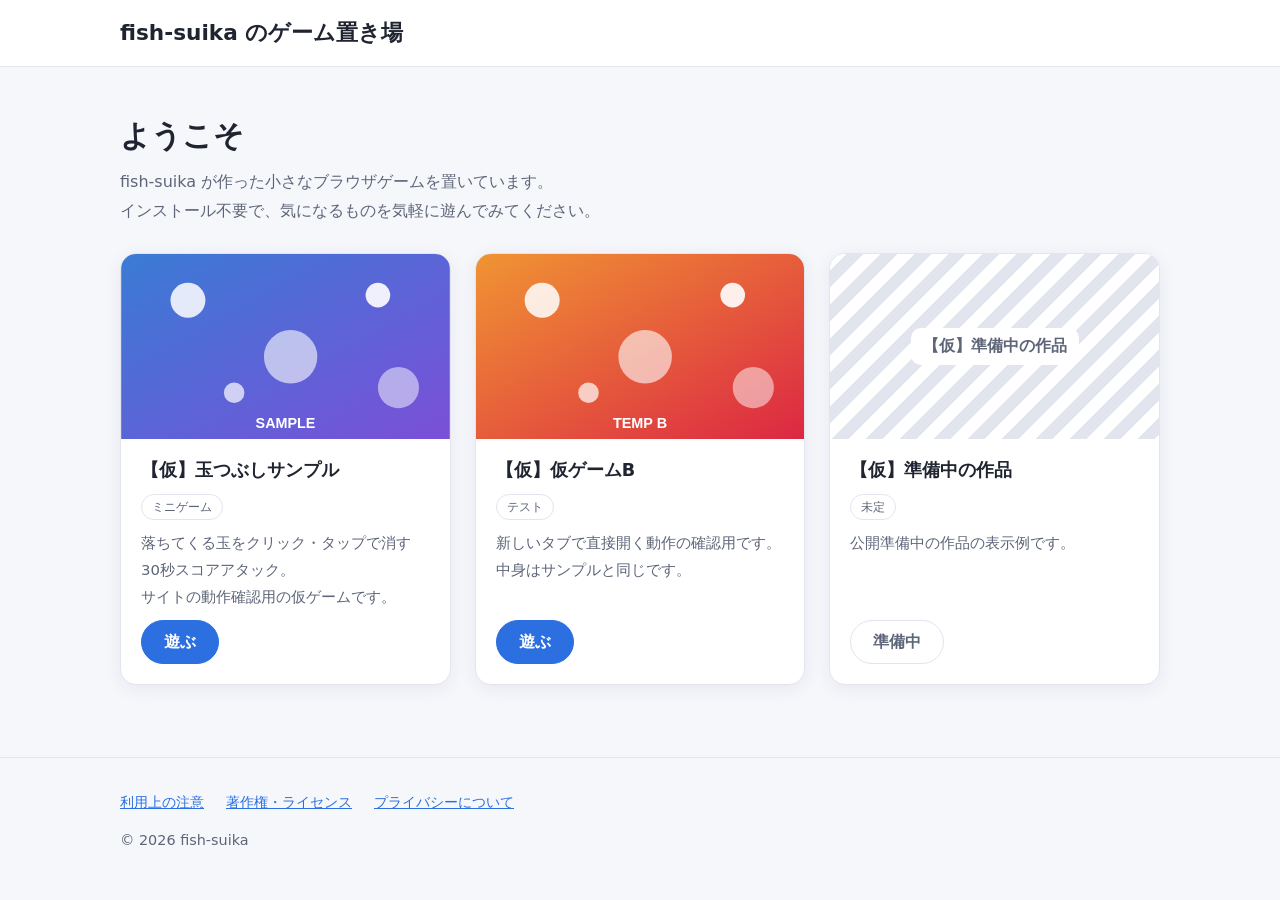
==== index.html @ 5a03e6cb "Initial commit: game site Co-Authored-By: Claude Opus 5.5 <noreply@anthropic.com>" ====
<!DOCTYPE html>
<html lang="ja">
<head>
<meta charset="utf-8">
<meta name="viewport" content="width=device-width, initial-scale=1">
<title>fish-suika のゲーム置き場</title>
<meta name="description" content="fish-suika が作った小さなブラウザゲームの置き場です。">
<link rel="stylesheet" href="style.css">
</head>
<body>
<header class="site-header">
  <div class="wrap"><h1 class="site-title"><a href="index.html">fish-suika のゲーム置き場</a></h1></div>
</header>
<main class="wrap">
  <section class="intro">
    <h2>ようこそ</h2>
    <p class="lead" data-wrap>fish-suika が作った小さなブラウザゲームを置いています。インストール不要で、気になるものを気軽に遊んでみてください。</p>
  </section>
  <ul class="grid" id="list" aria-label="ゲーム一覧"></ul>
  <div class="empty" id="empty" hidden>まだ作品がありません。公開までもう少しお待ちください。</div>
</main>
<footer class="site-footer">
  <div class="wrap">
    <ul class="footer-links">
      <li><a href="terms.html">利用上の注意</a></li>
      <li><a href="license.html">著作権・ライセンス</a></li>
      <li><a href="privacy.html">プライバシーについて</a></li>
    </ul>
    <p class="copy">&copy; 2026 fish-suika</p>
  </div>
</footer>
<script src="games.js"></script>
<script src="common.js"></script>
<script>
(function () {
  "use strict";
  var list = document.getElementById("list");
  var empty = document.getElementById("empty");

  function el(tag, cls, text) {
    var e = document.createElement(tag);
    if (cls) e.className = cls;
    if (text != null) e.textContent = text;
    return e;
  }

  function placeholder(title) {
    var ph = el("div", "thumb-ph");
    ph.appendChild(el("span", "", title));
    return ph;
  }

  function thumb(g) {
    var box = el("div", "thumb-box");
    var src = window.safeUrl(g.thumbnail);
    if (!src) { box.appendChild(placeholder(g.title)); return box; }
    var img = el("img", "thumb");
    img.alt = g.title + "のサムネイル";
    img.loading = "lazy";
    img.onerror = function () {
      img.onerror = null;
      if (img.parentNode) img.parentNode.replaceChild(placeholder(g.title), img);
    };
    img.src = src;
    box.appendChild(img);
    return box;
  }

  function playButton(g) {
    var url = window.safeUrl(g.url);
    if (!url) {
      var b = el("button", "btn", "準備中");
      b.type = "button";
      b.disabled = true;
      return b;
    }
    var a = el("a", "btn", "遊ぶ");
    if (g.mode === "external") {
      a.href = url;
      a.target = "_blank";
      a.rel = "noopener noreferrer";
      a.setAttribute("aria-label", g.title + "を新しいタブで遊ぶ");
    } else {
      a.href = "play.html?id=" + encodeURIComponent(g.id);
      a.setAttribute("aria-label", g.title + "を遊ぶ");
    }
    return a;
  }

  function card(g) {
    var li = el("li", "card");
    li.appendChild(thumb(g));
    var body = el("div", "card-body");
    var h = el("h3", "card-title", String(g.title || "（無題）"));
    h.title = h.textContent;
    body.appendChild(h);
    body.appendChild(el("span", "genre", String(g.genre || "")));
    var d = el("p", "desc");
    d.appendChild(window.wrapPhrases(g.description || ""));
    body.appendChild(d);
    body.appendChild(playButton(g));
    li.appendChild(body);
    return li;
  }

  try {
    var games = window.getGames().filter(function (g) { return g && typeof g === "object"; });
    if (!games.length) throw new Error("empty");
    games.forEach(function (g) { list.appendChild(card(g)); });
  } catch (e) {
    list.hidden = true;
    empty.hidden = false;
  }
})();
</script>
</body>
</html>
---- style.css ----
:root {
  --bg: #f6f7fb;
  --surface: #ffffff;
  --text: #1f2430;
  --muted: #5d6578;
  --line: #e2e5ee;
  --accent: #2b6fe0;
  --accent-text: #ffffff;
  --shadow: 0 4px 18px rgba(30, 40, 80, 0.07);
  --radius: 16px;
}
@media (prefers-color-scheme: dark) {
  :root {
    --bg: #12141a;
    --surface: #1b1e27;
    --text: #e8eaf1;
    --muted: #a0a7b8;
    --line: #2c3040;
    --accent: #6ea0ff;
    --accent-text: #0e1220;
    --shadow: 0 4px 18px rgba(0, 0, 0, 0.35);
  }
}
* { box-sizing: border-box; }
html { -webkit-text-size-adjust: 100%; }
body {
  margin: 0;
  background: var(--bg);
  color: var(--text);
  font-family: system-ui, -apple-system, "Hiragino Sans", "Yu Gothic UI", "Meiryo", sans-serif;
  line-height: 1.8;
  word-break: auto-phrase;
  overflow-wrap: anywhere;
  line-break: strict;
}
h1, h2, h3, .lead, .site-title { text-wrap: balance; }
.ph { display: inline-block; }
a { color: var(--accent); }
a:focus-visible, button:focus-visible {
  outline: 3px solid var(--accent);
  outline-offset: 2px;
  border-radius: 6px;
}
.wrap { max-width: 1080px; margin: 0 auto; padding: 0 20px; }

/* ヘッダー・フッター */
.site-header { border-bottom: 1px solid var(--line); background: var(--surface); }
.site-header .wrap { padding-top: 18px; padding-bottom: 18px; }
.site-title { margin: 0; font-size: 1.35rem; line-height: 1.4; }
.site-title a { color: var(--text); text-decoration: none; }
.site-footer { margin-top: 72px; padding: 32px 0 40px; border-top: 1px solid var(--line); color: var(--muted); font-size: 0.9rem; }
.footer-links { display: flex; flex-wrap: wrap; gap: 6px 22px; margin: 0 0 12px; padding: 0; list-style: none; }
.footer-links a { white-space: nowrap; }
.copy { margin: 0; }

/* トップ */
.intro { padding: 48px 0 28px; }
.intro h2 { margin: 0 0 10px; font-size: 1.9rem; line-height: 1.4; }
.lead { margin: 0; color: var(--muted); max-width: 40em; }
.grid { display: grid; grid-template-columns: 1fr; gap: 24px; padding: 0; margin: 0; list-style: none; }
@media (min-width: 640px) { .grid { grid-template-columns: repeat(2, 1fr); } }
@media (min-width: 960px) { .grid { grid-template-columns: repeat(3, 1fr); } }
.card {
  display: flex; flex-direction: column; min-width: 0;
  background: var(--surface); border: 1px solid var(--line);
  border-radius: var(--radius); box-shadow: var(--shadow); overflow: hidden;
}
.card .thumb-box { aspect-ratio: 16 / 9; background: var(--line); }
.card img.thumb { display: block; width: 100%; height: 100%; object-fit: cover; }
.thumb-ph {
  width: 100%; height: 100%; display: flex; align-items: center; justify-content: center;
  padding: 12px; text-align: center; font-weight: 700; color: var(--muted);
  background: repeating-linear-gradient(135deg, var(--surface), var(--surface) 12px, var(--line) 12px, var(--line) 24px);
}
.thumb-ph span { background: var(--surface); padding: 4px 12px; border-radius: 10px; max-width: 100%; overflow: hidden; text-overflow: ellipsis; white-space: nowrap; }
.card-body { display: flex; flex-direction: column; gap: 10px; padding: 18px 20px 20px; flex: 1; min-width: 0; }
.card-title { margin: 0; font-size: 1.1rem; line-height: 1.5; white-space: nowrap; overflow: hidden; text-overflow: ellipsis; }
.genre { align-self: flex-start; max-width: 100%; white-space: nowrap; overflow: hidden; text-overflow: ellipsis; font-size: 0.78rem; padding: 1px 10px; border-radius: 999px; border: 1px solid var(--line); color: var(--muted); }
.desc { margin: 0; color: var(--muted); font-size: 0.93rem; flex: 1; }
.btn {
  display: inline-block; align-self: flex-start; white-space: nowrap; max-width: 100%; overflow: hidden; text-overflow: ellipsis;
  font: inherit; font-weight: 700; text-decoration: none; cursor: pointer;
  padding: 8px 22px; border-radius: 999px; border: 1px solid var(--accent);
  background: var(--accent); color: var(--accent-text); line-height: 1.6;
}
.btn:hover { filter: brightness(1.08); }
.btn[disabled], .btn.disabled { cursor: not-allowed; background: transparent; color: var(--muted); border-color: var(--line); filter: none; }
.empty { padding: 48px 20px; text-align: center; color: var(--muted); background: var(--surface); border: 1px dashed var(--line); border-radius: var(--radius); }

/* 規約ページ */
.prose { padding: 40px 0 0; max-width: 46em; }
.prose h2 { font-size: 1.6rem; margin: 0 0 20px; line-height: 1.4; }
.prose h3 { font-size: 1.1rem; margin: 32px 0 6px; }
.prose p, .prose li { color: var(--text); }
.prose ul { padding-left: 1.4em; }
.updated { margin-top: 40px; color: var(--muted); font-size: 0.9rem; }

/* play.html */
body.play { height: 100dvh; display: flex; flex-direction: column; overflow: hidden; }
.playbar {
  display: flex; align-items: center; gap: 10px; flex-wrap: nowrap;
  padding: 8px 12px; background: var(--surface); border-bottom: 1px solid var(--line);
}
.playbar .back, .playbar .tool { white-space: nowrap; font-size: 0.9rem; flex: none; }
.playbar .play-title { flex: 1; min-width: 0; margin: 0; font-size: 1rem; line-height: 1.4; white-space: nowrap; overflow: hidden; text-overflow: ellipsis; text-align: center; }
.tool {
  font: inherit; color: var(--text); background: transparent; border: 1px solid var(--line);
  border-radius: 999px; padding: 4px 12px; cursor: pointer; text-decoration: none;
}
.tool:hover { border-color: var(--accent); }
.tool[hidden] { display: none; }
.fallback { padding: 3px 12px; font-size: 0.78rem; color: var(--muted); background: var(--bg); border-bottom: 1px solid var(--line); }
.fallback.warn { color: var(--text); background: rgba(255, 190, 40, 0.25); }
.stage { flex: 1; min-height: 0; position: relative; background: #000; }
.stage iframe { position: absolute; inset: 0; width: 100%; height: 100%; border: 0; background: #fff; }
.message { max-width: 32em; margin: 12vh auto 0; padding: 0 20px; text-align: center; overflow: auto; }
.message[hidden], .stage[hidden], .fallback[hidden] { display: none; }
@media (max-width: 520px) {
  .playbar { gap: 6px; padding: 6px 8px; }
  .playbar .tool, .playbar .back { font-size: 0.8rem; padding: 3px 8px; }
  .playbar .play-title { font-size: 0.9rem; }
}
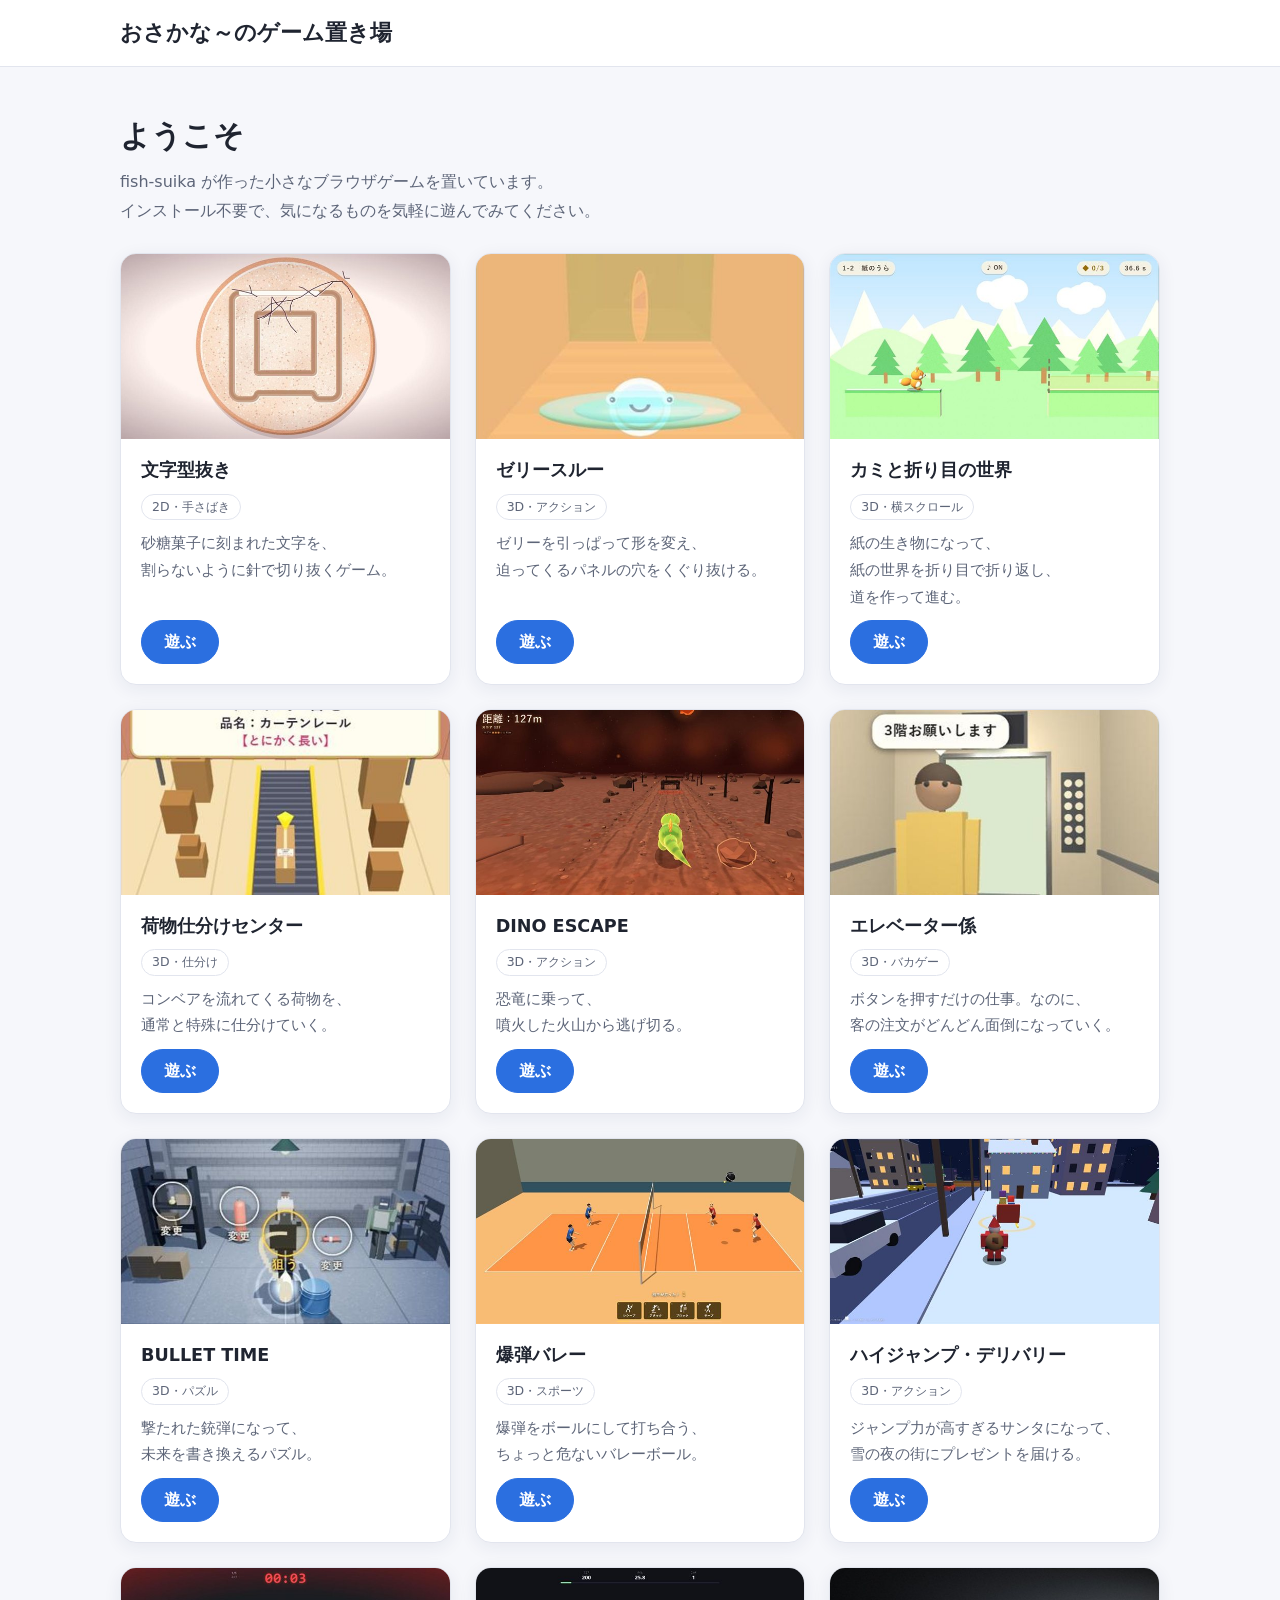
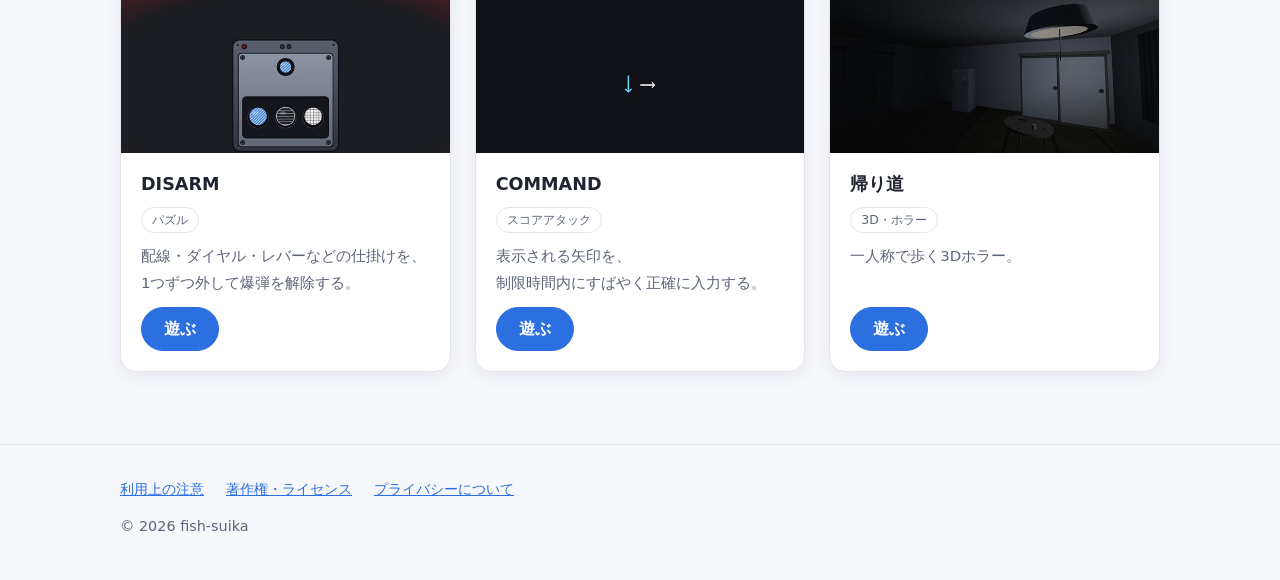
==== commit 0b6f4130: "サイト名を「おさかな～のゲーム置き場」に変更 Co-Authored-By: Claude Opus 5.5 <noreply@anthropic.com>" ====
--- a/index.html
+++ b/index.html
@@ -3,13 +3,13 @@
 <head>
 <meta charset="utf-8">
 <meta name="viewport" content="width=device-width, initial-scale=1">
-<title>fish-suika のゲーム置き場</title>
+<title>おさかな～のゲーム置き場</title>
 <meta name="description" content="fish-suika が作った小さなブラウザゲームの置き場です。">
 <link rel="stylesheet" href="style.css">
 </head>
 <body>
 <header class="site-header">
-  <div class="wrap"><h1 class="site-title"><a href="index.html">fish-suika のゲーム置き場</a></h1></div>
+  <div class="wrap"><h1 class="site-title"><a href="index.html">おさかな～のゲーム置き場</a></h1></div>
 </header>
 <main class="wrap">
   <section class="intro">
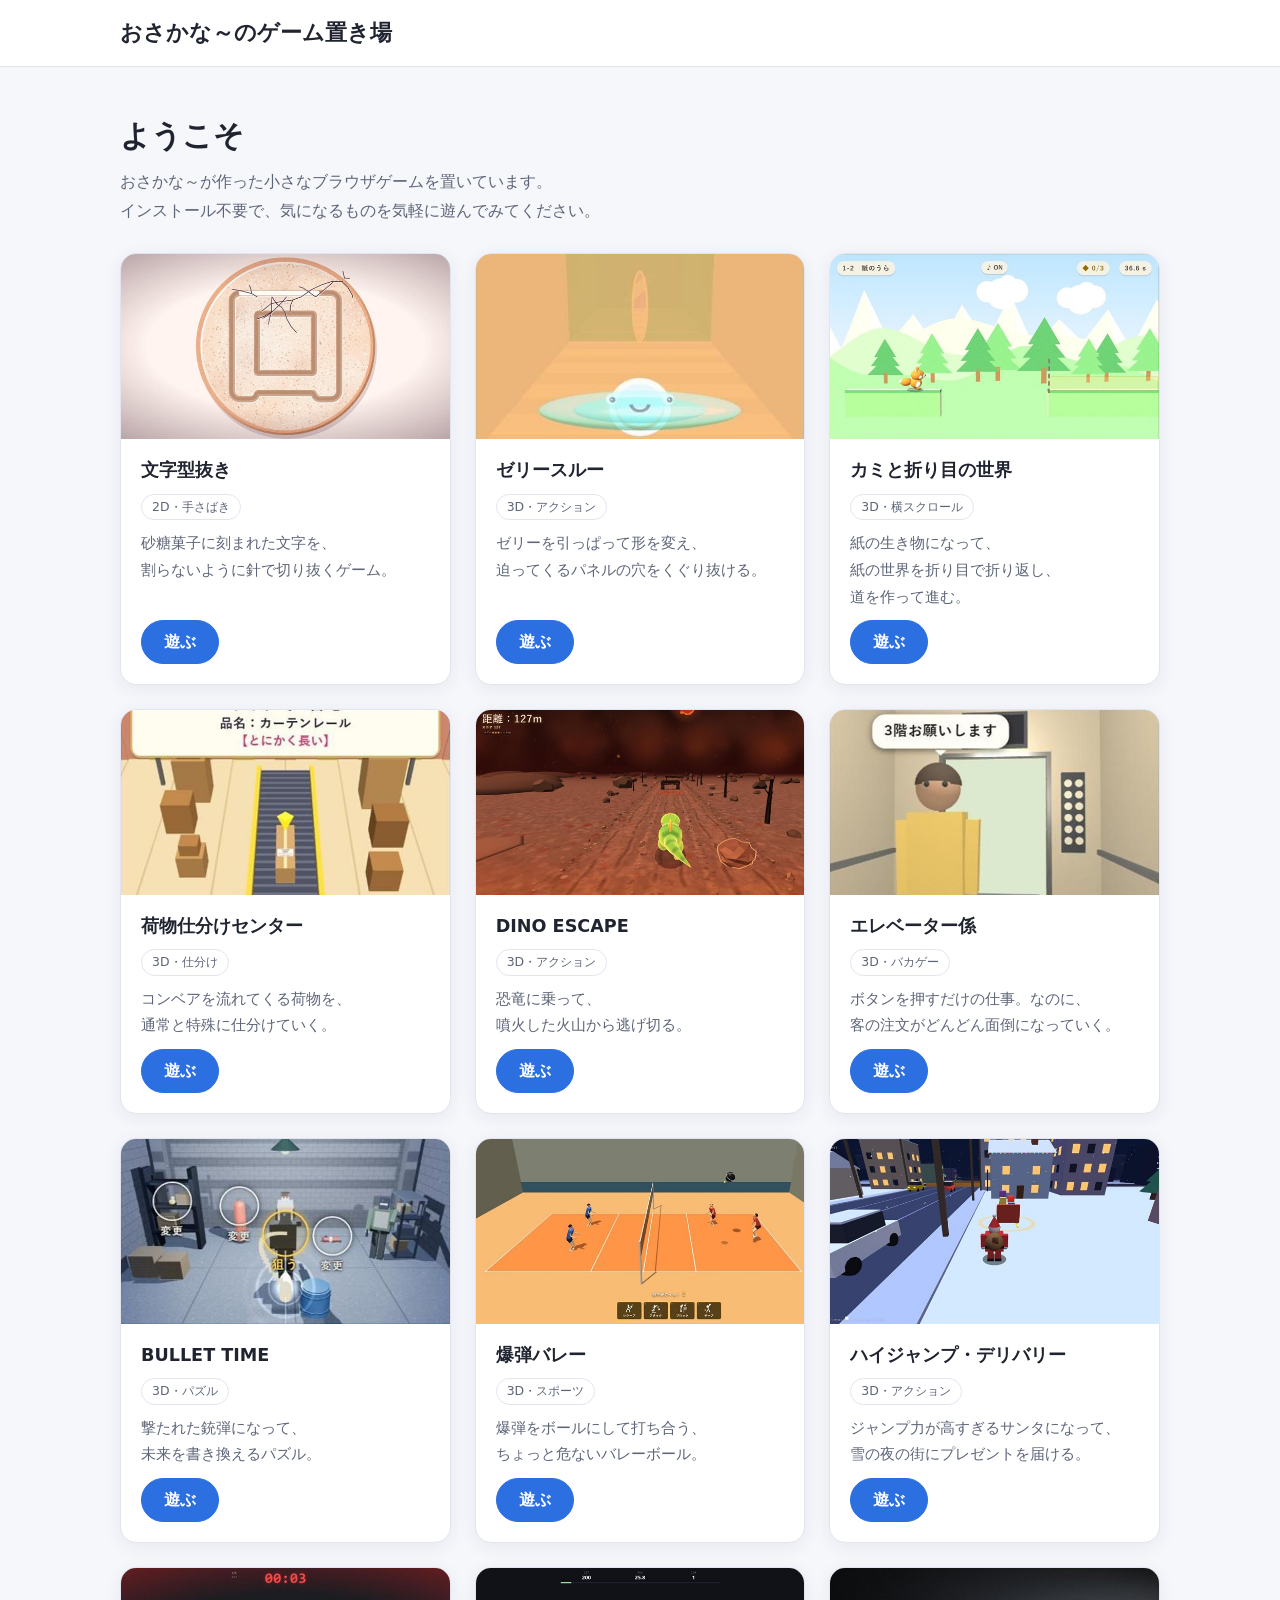
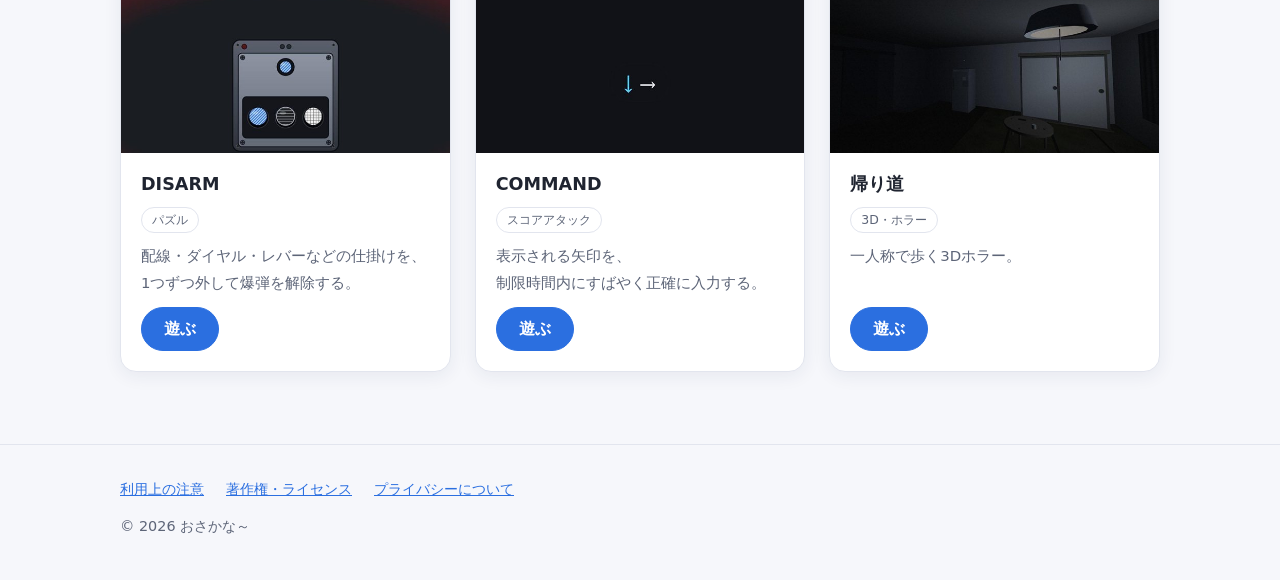
==== commit ebf5c697: "紹介文と著作権表記の名前を「おさかな～」に変更 Co-Authored-By: Claude Opus 5.5 <noreply@anthropic.com>" ====
--- a/index.html
+++ b/index.html
@@ -4,7 +4,7 @@
 <meta charset="utf-8">
 <meta name="viewport" content="width=device-width, initial-scale=1">
 <title>おさかな～のゲーム置き場</title>
-<meta name="description" content="fish-suika が作った小さなブラウザゲームの置き場です。">
+<meta name="description" content="おさかな～が作った小さなブラウザゲームの置き場です。">
 <link rel="stylesheet" href="style.css">
 </head>
 <body>
@@ -14,7 +14,7 @@
 <main class="wrap">
   <section class="intro">
     <h2>ようこそ</h2>
-    <p class="lead" data-wrap>fish-suika が作った小さなブラウザゲームを置いています。インストール不要で、気になるものを気軽に遊んでみてください。</p>
+    <p class="lead" data-wrap>おさかな～が作った小さなブラウザゲームを置いています。インストール不要で、気になるものを気軽に遊んでみてください。</p>
   </section>
   <ul class="grid" id="list" aria-label="ゲーム一覧"></ul>
   <div class="empty" id="empty" hidden>まだ作品がありません。公開までもう少しお待ちください。</div>
@@ -26,7 +26,7 @@
       <li><a href="license.html">著作権・ライセンス</a></li>
       <li><a href="privacy.html">プライバシーについて</a></li>
     </ul>
-    <p class="copy">&copy; 2026 fish-suika</p>
+    <p class="copy">&copy; 2026 おさかな～</p>
   </div>
 </footer>
 <script src="games.js"></script>
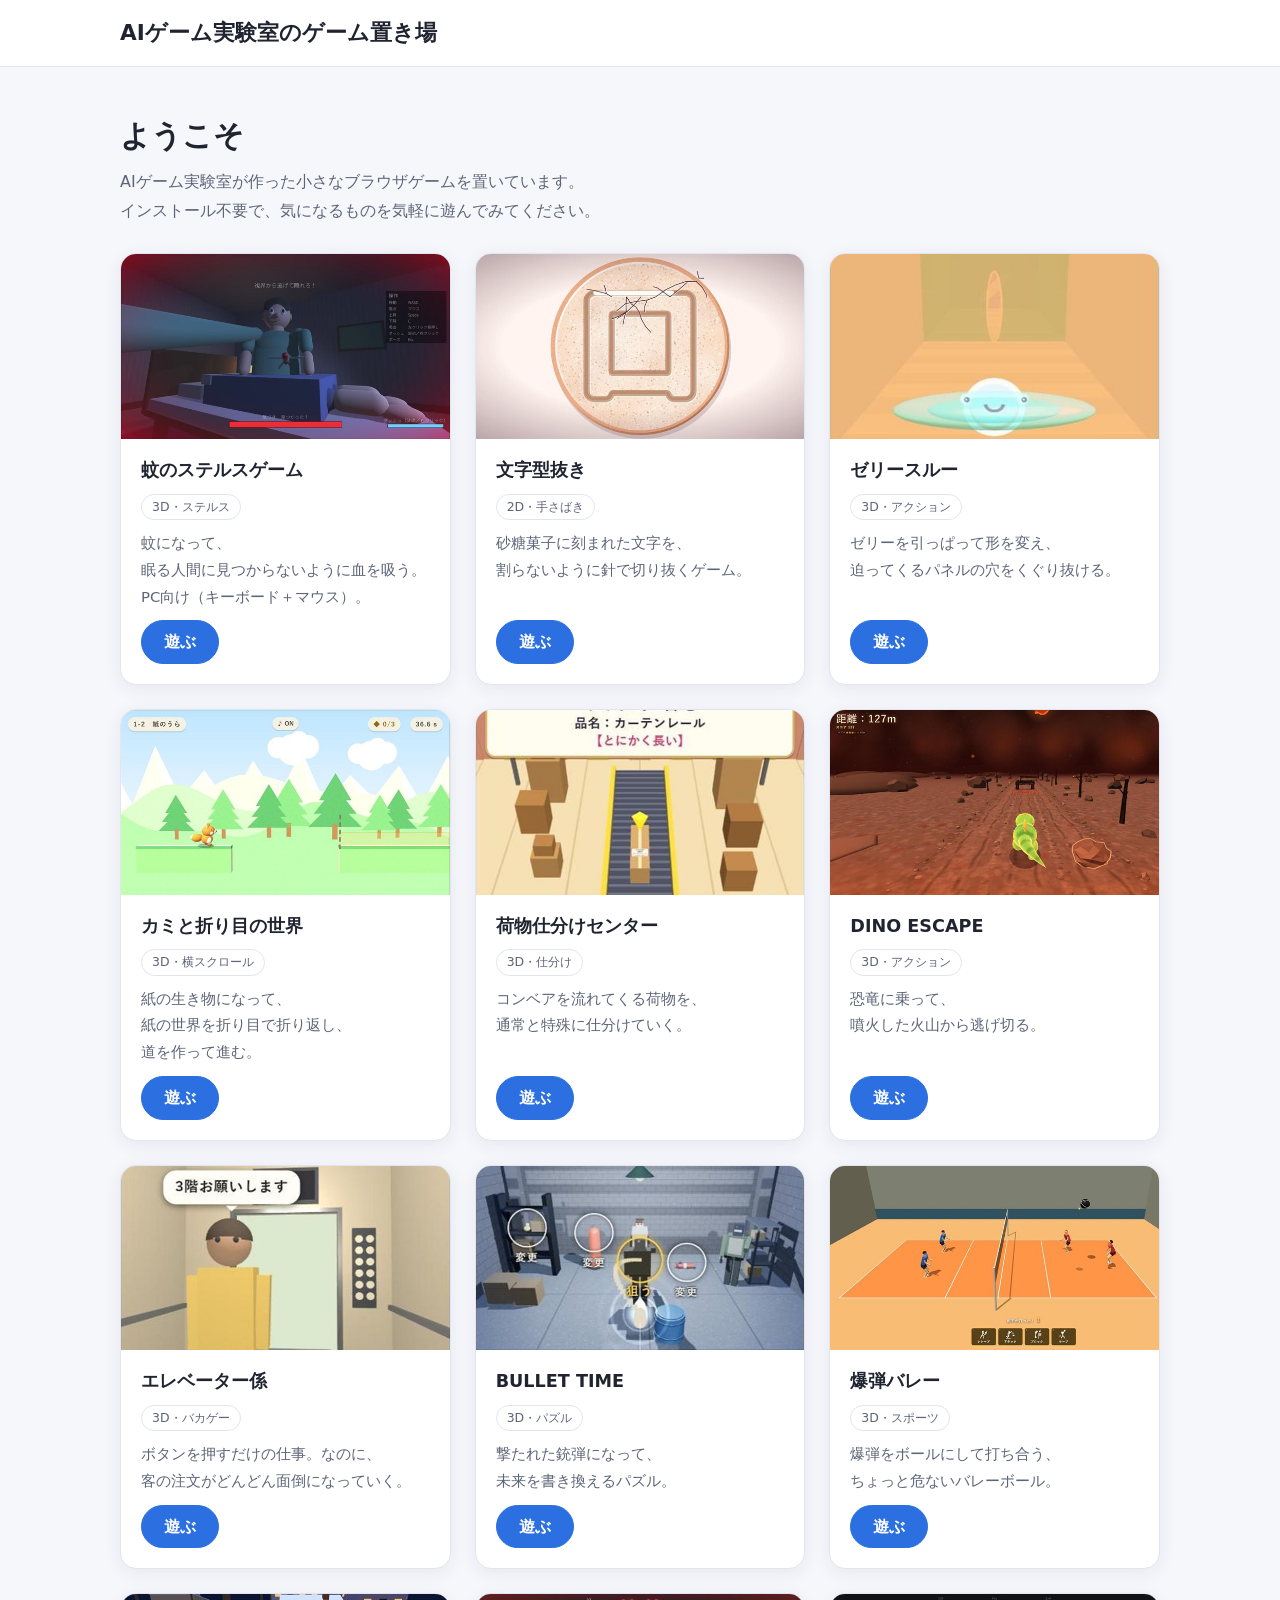
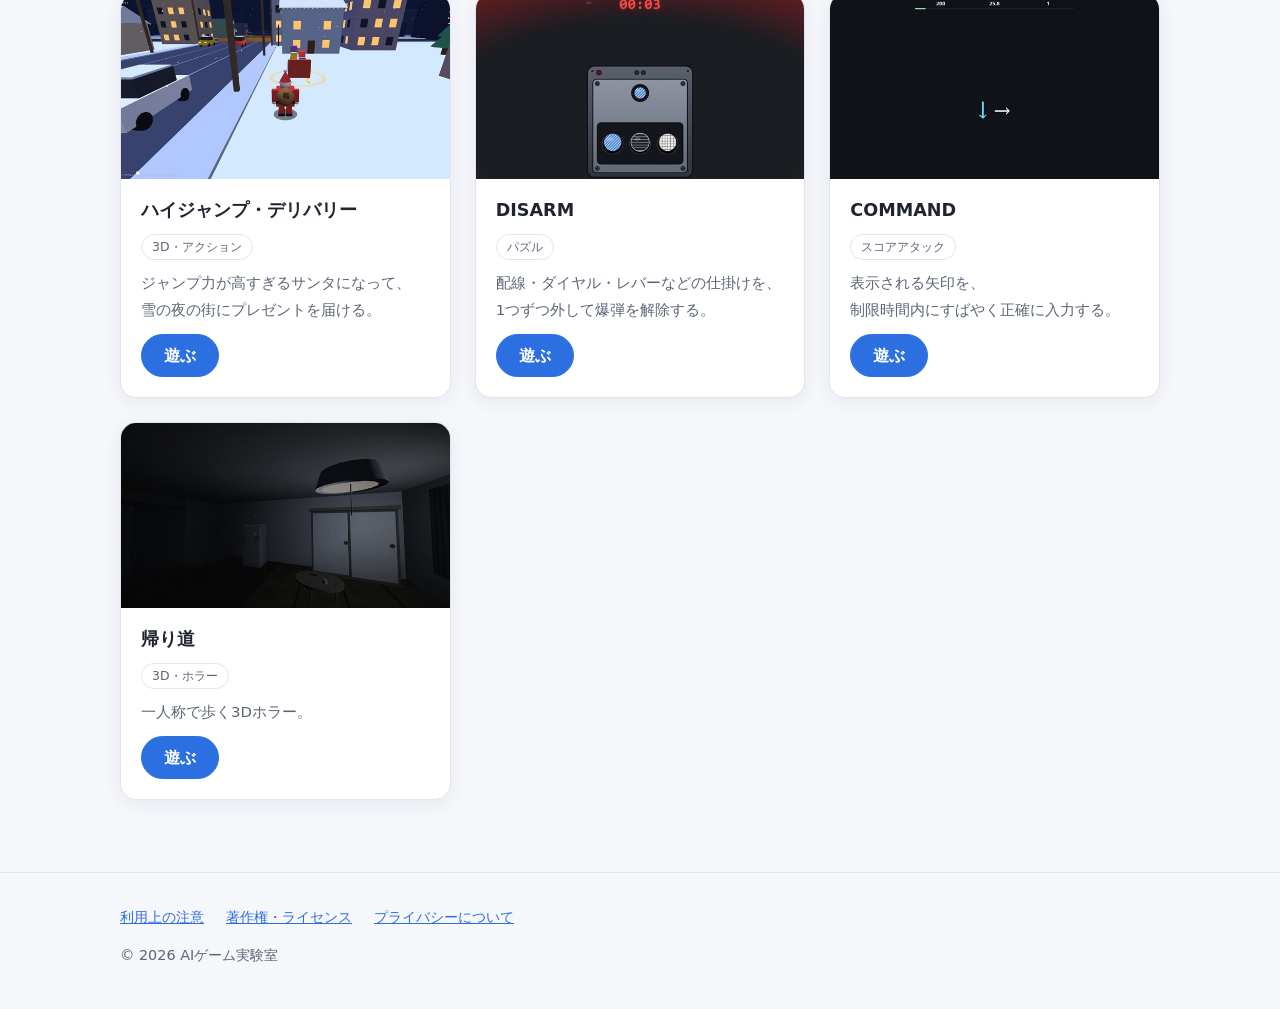
==== commit eb3b2e05: "サイト名と作者名を「AIゲーム実験室」に変更 Co-Authored-By: Claude Opus 5.5 <noreply@anthropic.com>" ====
--- a/index.html
+++ b/index.html
@@ -3,18 +3,18 @@
 <head>
 <meta charset="utf-8">
 <meta name="viewport" content="width=device-width, initial-scale=1">
-<title>おさかな～のゲーム置き場</title>
-<meta name="description" content="おさかな～が作った小さなブラウザゲームの置き場です。">
+<title>AIゲーム実験室のゲーム置き場</title>
+<meta name="description" content="AIゲーム実験室が作った小さなブラウザゲームの置き場です。">
 <link rel="stylesheet" href="style.css">
 </head>
 <body>
 <header class="site-header">
-  <div class="wrap"><h1 class="site-title"><a href="index.html">おさかな～のゲーム置き場</a></h1></div>
+  <div class="wrap"><h1 class="site-title"><a href="index.html">AIゲーム実験室のゲーム置き場</a></h1></div>
 </header>
 <main class="wrap">
   <section class="intro">
     <h2>ようこそ</h2>
-    <p class="lead" data-wrap>おさかな～が作った小さなブラウザゲームを置いています。インストール不要で、気になるものを気軽に遊んでみてください。</p>
+    <p class="lead" data-wrap>AIゲーム実験室が作った小さなブラウザゲームを置いています。インストール不要で、気になるものを気軽に遊んでみてください。</p>
   </section>
   <ul class="grid" id="list" aria-label="ゲーム一覧"></ul>
   <div class="empty" id="empty" hidden>まだ作品がありません。公開までもう少しお待ちください。</div>
@@ -26,7 +26,7 @@
       <li><a href="license.html">著作権・ライセンス</a></li>
       <li><a href="privacy.html">プライバシーについて</a></li>
     </ul>
-    <p class="copy">&copy; 2026 おさかな～</p>
+    <p class="copy">&copy; 2026 AIゲーム実験室</p>
   </div>
 </footer>
 <script src="games.js"></script>
@@ -81,7 +81,7 @@
       a.rel = "noopener noreferrer";
       a.setAttribute("aria-label", g.title + "を新しいタブで遊ぶ");
     } else {
-      a.href = "play.html?id=" + encodeURIComponent(g.id);
+      a.href = url; // 上にバーを出さず、ゲームを画面いっぱいに使えるよう同じタブで直接開く
       a.setAttribute("aria-label", g.title + "を遊ぶ");
     }
     return a;
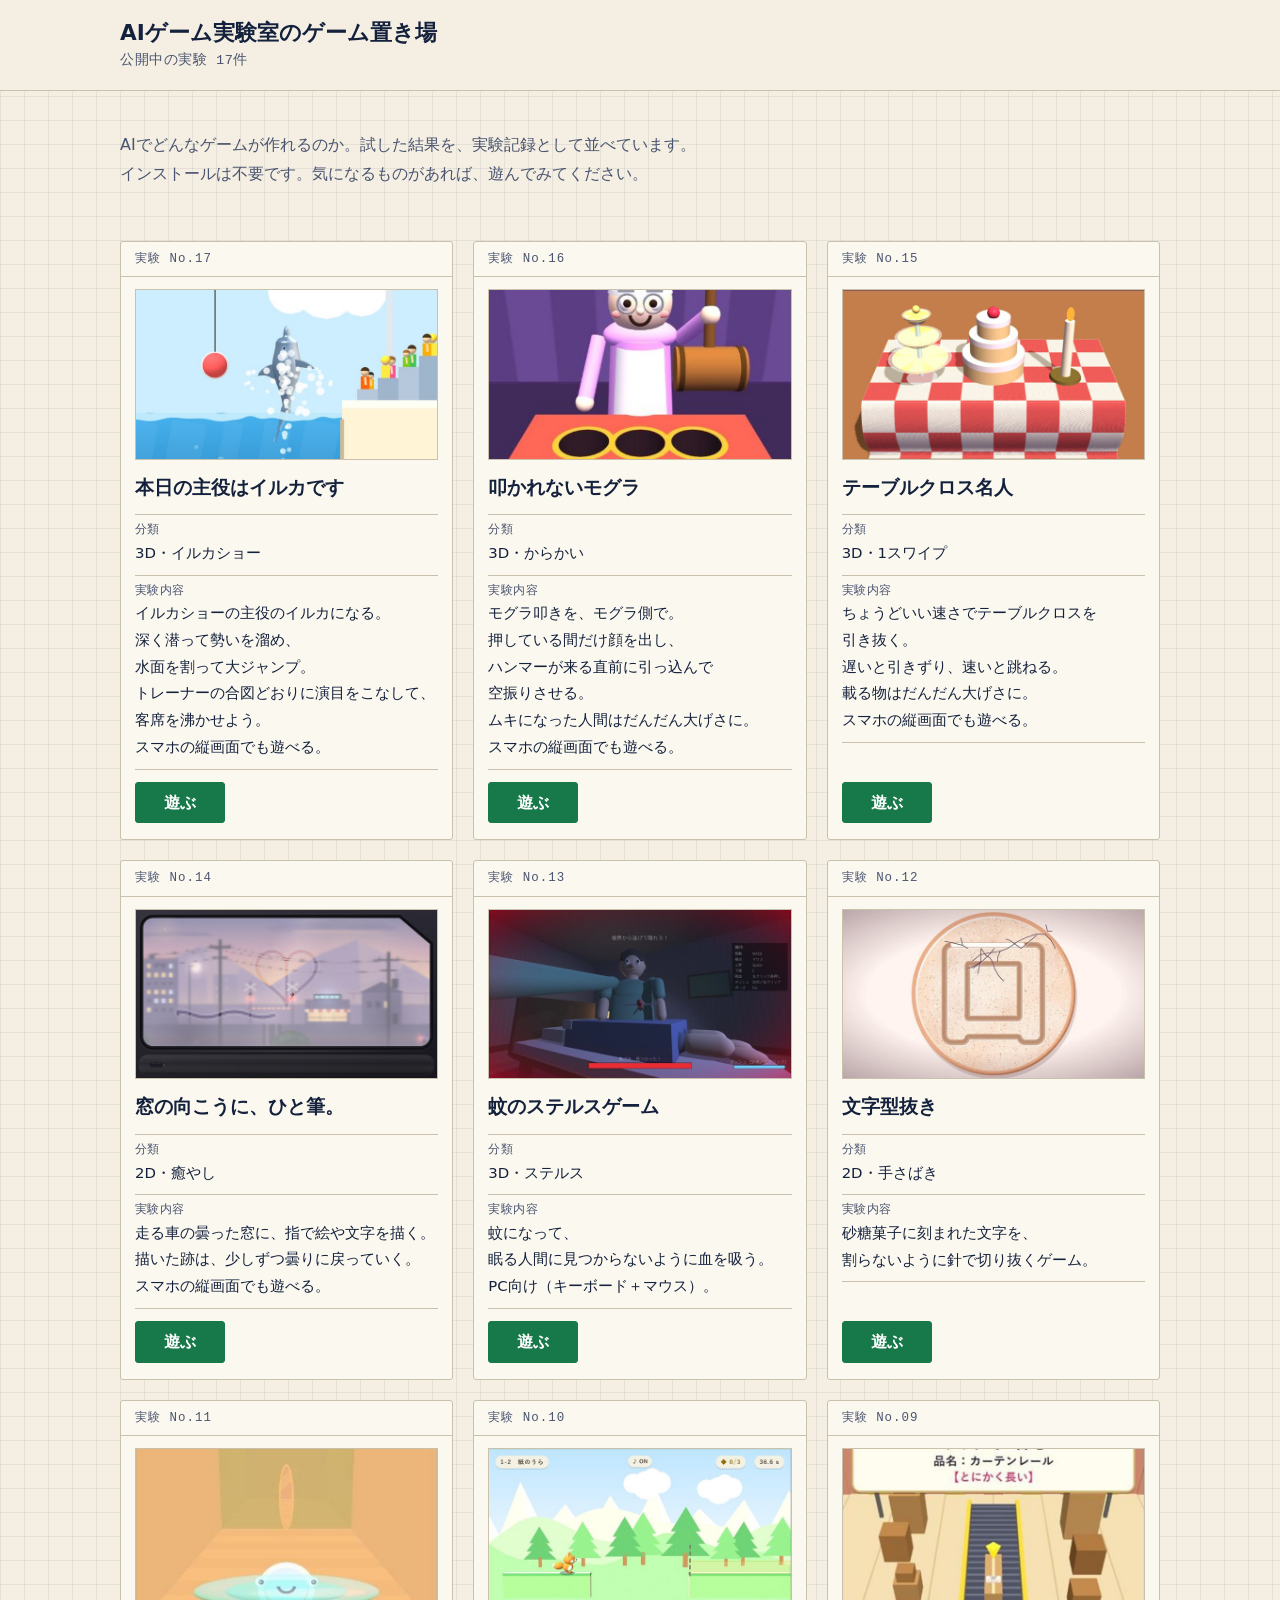
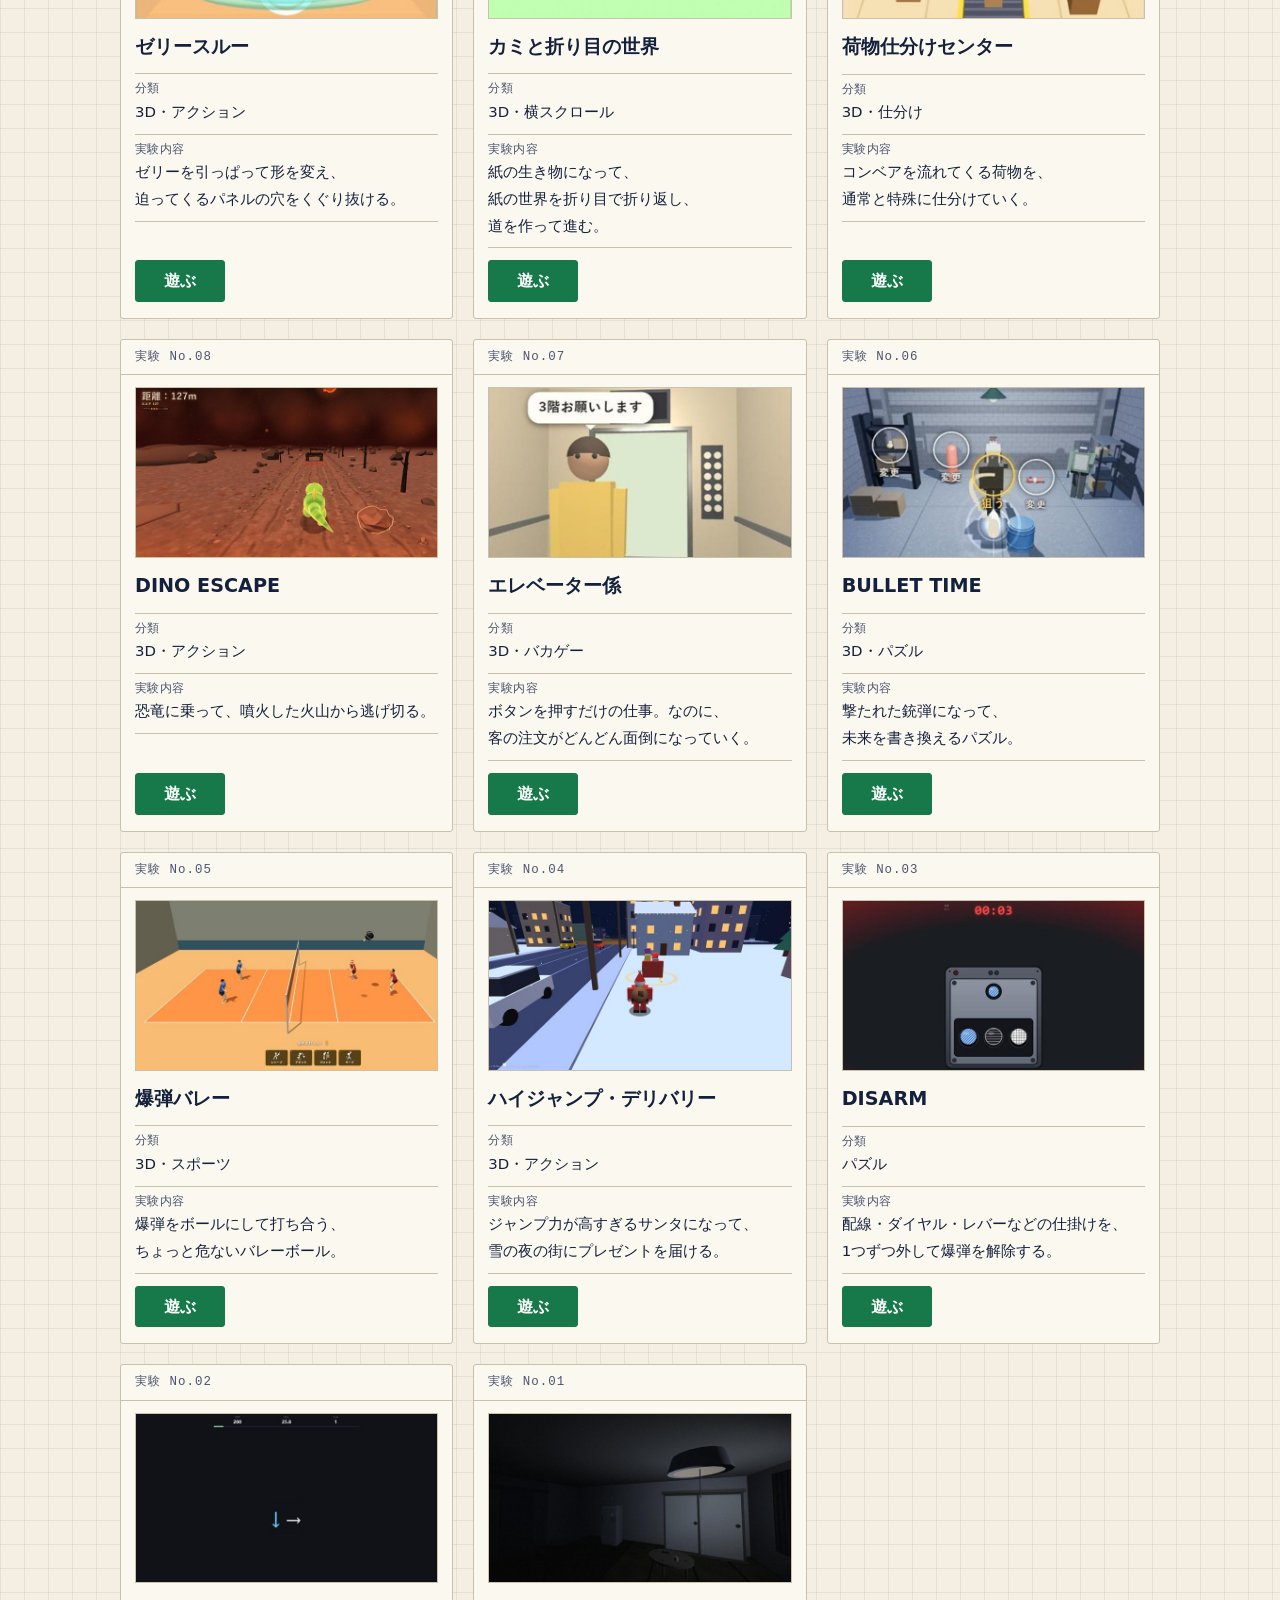
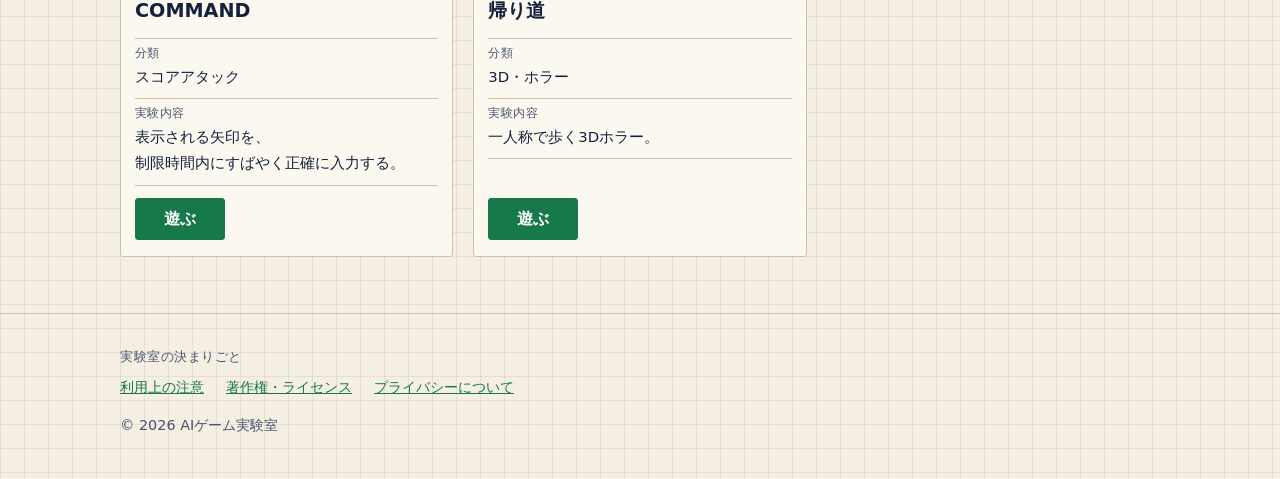
==== commit 2e8bcf29: "ゲーム置き場の見た目を実験ノート風に変更 Co-Authored-By: Claude Opus 5.5 <noreply@anthropic.com>" ====
--- a/index.html
+++ b/index.html
@@ -9,18 +9,21 @@
 </head>
 <body>
 <header class="site-header">
-  <div class="wrap"><h1 class="site-title"><a href="index.html">AIゲーム実験室のゲーム置き場</a></h1></div>
+  <div class="wrap">
+    <h1 class="site-title"><a href="index.html">AIゲーム実験室のゲーム置き場</a></h1>
+    <p class="site-meta">公開中の実験 <span id="count">-</span>件</p>
+  </div>
 </header>
 <main class="wrap">
   <section class="intro">
-    <h2>ようこそ</h2>
-    <p class="lead" data-wrap>AIゲーム実験室が作った小さなブラウザゲームを置いています。インストール不要で、気になるものを気軽に遊んでみてください。</p>
+    <p class="lead" data-wrap>AIでどんなゲームが作れるのか。試した結果を、実験記録として並べています。インストールは不要です。気になるものがあれば、遊んでみてください。</p>
   </section>
   <ul class="grid" id="list" aria-label="ゲーム一覧"></ul>
-  <div class="empty" id="empty" hidden>まだ作品がありません。公開までもう少しお待ちください。</div>
+  <div class="empty" id="empty" hidden>公開できる実験記録がまだありません。もう少しお待ちください。</div>
 </main>
 <footer class="site-footer">
   <div class="wrap">
+    <p class="footer-head">実験室の決まりごと</p>
     <ul class="footer-links">
       <li><a href="terms.html">利用上の注意</a></li>
       <li><a href="license.html">著作権・ライセンス</a></li>
@@ -87,17 +90,27 @@
     return a;
   }
 
-  function card(g) {
+  function field(dl, name, value) {
+    dl.appendChild(el("dt", "", name));
+    var dd = el("dd");
+    dd.appendChild(window.wrapPhrases(value));
+    dl.appendChild(dd);
+  }
+
+  function card(g, no) {
     var li = el("li", "card");
+    li.appendChild(el("div", "card-top", "実験 No." + (no < 10 ? "0" : "") + no));
     li.appendChild(thumb(g));
     var body = el("div", "card-body");
-    var h = el("h3", "card-title", String(g.title || "（無題）"));
-    h.title = h.textContent;
+    var title = String(g.title || "（無題）");
+    var h = el("h3", "card-title");
+    h.appendChild(window.wrapPhrases(title));
+    h.title = title;
     body.appendChild(h);
-    body.appendChild(el("span", "genre", String(g.genre || "")));
-    var d = el("p", "desc");
-    d.appendChild(window.wrapPhrases(g.description || ""));
-    body.appendChild(d);
+    var dl = el("dl", "rec-table");
+    field(dl, "分類", String(g.genre || ""));
+    field(dl, "実験内容", g.description || "");
+    body.appendChild(dl);
     body.appendChild(playButton(g));
     li.appendChild(body);
     return li;
@@ -106,7 +119,9 @@
   try {
     var games = window.getGames().filter(function (g) { return g && typeof g === "object"; });
     if (!games.length) throw new Error("empty");
-    games.forEach(function (g) { list.appendChild(card(g)); });
+    // 新しい作品が先頭なので、末尾が No.01、先頭が最大
+    games.forEach(function (g, i) { list.appendChild(card(g, games.length - i)); });
+    document.getElementById("count").textContent = games.length;
   } catch (e) {
     list.hidden = true;
     empty.hidden = false;
--- a/style.css
+++ b/style.css
@@ -1,31 +1,37 @@
+/* 実験ノート風：ライトは生成りの紙、ダークは暗い紺の紙 */
 :root {
-  --bg: #f6f7fb;
-  --surface: #ffffff;
-  --text: #1f2430;
-  --muted: #5d6578;
-  --line: #e2e5ee;
-  --accent: #2b6fe0;
+  --bg: #f4efe2;
+  --surface: #fbf8ef;
+  --text: #14213d;
+  --muted: #4a5470;
+  --line: #c9c1ab;
+  --grid: rgba(20, 33, 61, 0.07);
+  --accent: #17794a;
   --accent-text: #ffffff;
-  --shadow: 0 4px 18px rgba(30, 40, 80, 0.07);
-  --radius: 16px;
+  --radius: 3px;
+  --mono: ui-monospace, "SF Mono", "Cascadia Mono", Consolas, "Courier New", monospace;
 }
 @media (prefers-color-scheme: dark) {
   :root {
-    --bg: #12141a;
-    --surface: #1b1e27;
-    --text: #e8eaf1;
-    --muted: #a0a7b8;
-    --line: #2c3040;
-    --accent: #6ea0ff;
-    --accent-text: #0e1220;
-    --shadow: 0 4px 18px rgba(0, 0, 0, 0.35);
+    --bg: #0d1630;
+    --surface: #141f40;
+    --text: #e9ecf5;
+    --muted: #aeb7d0;
+    --line: #34436e;
+    --grid: rgba(160, 180, 230, 0.06);
+    --accent: #5fe0a0;
+    --accent-text: #0b1630;
   }
 }
 * { box-sizing: border-box; }
 html { -webkit-text-size-adjust: 100%; }
 body {
   margin: 0;
-  background: var(--bg);
+  background-color: var(--bg);
+  background-image:
+    linear-gradient(var(--grid) 1px, transparent 1px),
+    linear-gradient(90deg, var(--grid) 1px, transparent 1px);
+  background-size: 24px 24px;
   color: var(--text);
   font-family: system-ui, -apple-system, "Hiragino Sans", "Yu Gothic UI", "Meiryo", sans-serif;
   line-height: 1.8;
@@ -39,53 +45,57 @@
 a:focus-visible, button:focus-visible {
   outline: 3px solid var(--accent);
   outline-offset: 2px;
-  border-radius: 6px;
+  border-radius: 2px;
 }
 .wrap { max-width: 1080px; margin: 0 auto; padding: 0 20px; }
 
 /* ヘッダー・フッター */
-.site-header { border-bottom: 1px solid var(--line); background: var(--surface); }
+.site-header { border-bottom: 1px solid var(--line); background: var(--bg); }
 .site-header .wrap { padding-top: 18px; padding-bottom: 18px; }
-.site-title { margin: 0; font-size: 1.35rem; line-height: 1.4; }
+.site-title { margin: 0; font-size: 1.35rem; font-weight: 700; line-height: 1.4; }
 .site-title a { color: var(--text); text-decoration: none; }
-.site-footer { margin-top: 72px; padding: 32px 0 40px; border-top: 1px solid var(--line); color: var(--muted); font-size: 0.9rem; }
+.site-meta { margin: 2px 0 0; font-family: var(--mono); font-size: 0.85rem; letter-spacing: 0.04em; color: var(--muted); line-height: 1.6; }
+.site-footer { margin-top: 56px; padding: 32px 0 40px; border-top: 1px solid var(--line); color: var(--muted); font-size: 0.9rem; }
+.footer-head { margin: 0 0 6px; font-family: var(--mono); font-size: 0.82rem; letter-spacing: 0.04em; }
 .footer-links { display: flex; flex-wrap: wrap; gap: 6px 22px; margin: 0 0 12px; padding: 0; list-style: none; }
 .footer-links a { white-space: nowrap; }
 .copy { margin: 0; }
 
 /* トップ */
-.intro { padding: 48px 0 28px; }
-.intro h2 { margin: 0 0 10px; font-size: 1.9rem; line-height: 1.4; }
+.intro { padding: 40px 0 24px; }
+.intro h1 { margin: 0 0 10px; font-size: 1.6rem; line-height: 1.4; }
 .lead { margin: 0; color: var(--muted); max-width: 40em; }
-.grid { display: grid; grid-template-columns: 1fr; gap: 24px; padding: 0; margin: 0; list-style: none; }
+.grid { display: grid; grid-template-columns: 1fr; gap: 20px; margin: 28px 0 0; padding: 0; list-style: none; }
 @media (min-width: 640px) { .grid { grid-template-columns: repeat(2, 1fr); } }
 @media (min-width: 960px) { .grid { grid-template-columns: repeat(3, 1fr); } }
 .card {
   display: flex; flex-direction: column; min-width: 0;
-  background: var(--surface); border: 1px solid var(--line);
-  border-radius: var(--radius); box-shadow: var(--shadow); overflow: hidden;
+  background: var(--surface); color: var(--text); border: 1px solid var(--line);
+  border-radius: var(--radius); overflow: hidden;
 }
-.card .thumb-box { aspect-ratio: 16 / 9; background: var(--line); }
+.card-top { padding: 6px 14px; border-bottom: 1px solid var(--line); font-family: var(--mono); font-size: 0.78rem; letter-spacing: 0.08em; color: var(--muted); }
+.card .thumb-box { margin: 12px 14px 0; aspect-ratio: 16 / 9; border: 1px solid var(--line); background: var(--line); overflow: hidden; }
 .card img.thumb { display: block; width: 100%; height: 100%; object-fit: cover; }
 .thumb-ph {
   width: 100%; height: 100%; display: flex; align-items: center; justify-content: center;
   padding: 12px; text-align: center; font-weight: 700; color: var(--muted);
   background: repeating-linear-gradient(135deg, var(--surface), var(--surface) 12px, var(--line) 12px, var(--line) 24px);
 }
-.thumb-ph span { background: var(--surface); padding: 4px 12px; border-radius: 10px; max-width: 100%; overflow: hidden; text-overflow: ellipsis; white-space: nowrap; }
-.card-body { display: flex; flex-direction: column; gap: 10px; padding: 18px 20px 20px; flex: 1; min-width: 0; }
-.card-title { margin: 0; font-size: 1.1rem; line-height: 1.5; white-space: nowrap; overflow: hidden; text-overflow: ellipsis; }
-.genre { align-self: flex-start; max-width: 100%; white-space: nowrap; overflow: hidden; text-overflow: ellipsis; font-size: 0.78rem; padding: 1px 10px; border-radius: 999px; border: 1px solid var(--line); color: var(--muted); }
-.desc { margin: 0; color: var(--muted); font-size: 0.93rem; flex: 1; }
+.thumb-ph span { background: var(--surface); padding: 4px 12px; border-radius: var(--radius); max-width: 100%; overflow: hidden; text-overflow: ellipsis; white-space: nowrap; }
+.card-body { display: flex; flex-direction: column; gap: 12px; padding: 14px 14px 16px; flex: 1; min-width: 0; }
+.card-title { margin: 0; font-size: 1.2rem; font-weight: 800; line-height: 1.5; }
+.rec-table { margin: 0; border-top: 1px solid var(--line); flex: 1; }
+.rec-table dt { margin: 0; padding: 6px 0 0; font-family: var(--mono); font-size: 0.72rem; letter-spacing: 0.04em; line-height: 1.6; color: var(--muted); }
+.rec-table dd { margin: 0; padding: 0 0 8px; border-bottom: 1px solid var(--line); font-size: 0.93rem; min-width: 0; }
 .btn {
-  display: inline-block; align-self: flex-start; white-space: nowrap; max-width: 100%; overflow: hidden; text-overflow: ellipsis;
+  display: inline-block; align-self: flex-start; white-space: nowrap; max-width: 100%;
   font: inherit; font-weight: 700; text-decoration: none; cursor: pointer;
-  padding: 8px 22px; border-radius: 999px; border: 1px solid var(--accent);
+  padding: 7px 28px; border-radius: var(--radius); border: 1px solid var(--accent);
   background: var(--accent); color: var(--accent-text); line-height: 1.6;
 }
-.btn:hover { filter: brightness(1.08); }
+.btn:hover { filter: brightness(1.1); }
 .btn[disabled], .btn.disabled { cursor: not-allowed; background: transparent; color: var(--muted); border-color: var(--line); filter: none; }
-.empty { padding: 48px 20px; text-align: center; color: var(--muted); background: var(--surface); border: 1px dashed var(--line); border-radius: var(--radius); }
+.empty { margin-top: 28px; padding: 48px 20px; text-align: center; color: var(--muted); background: var(--surface); border: 1px dashed var(--line); border-radius: var(--radius); }
 
 /* 規約ページ */
 .prose { padding: 40px 0 0; max-width: 46em; }
@@ -105,7 +115,7 @@
 .playbar .play-title { flex: 1; min-width: 0; margin: 0; font-size: 1rem; line-height: 1.4; white-space: nowrap; overflow: hidden; text-overflow: ellipsis; text-align: center; }
 .tool {
   font: inherit; color: var(--text); background: transparent; border: 1px solid var(--line);
-  border-radius: 999px; padding: 4px 12px; cursor: pointer; text-decoration: none;
+  border-radius: 2px; padding: 4px 12px; cursor: pointer; text-decoration: none;
 }
 .tool:hover { border-color: var(--accent); }
 .tool[hidden] { display: none; }
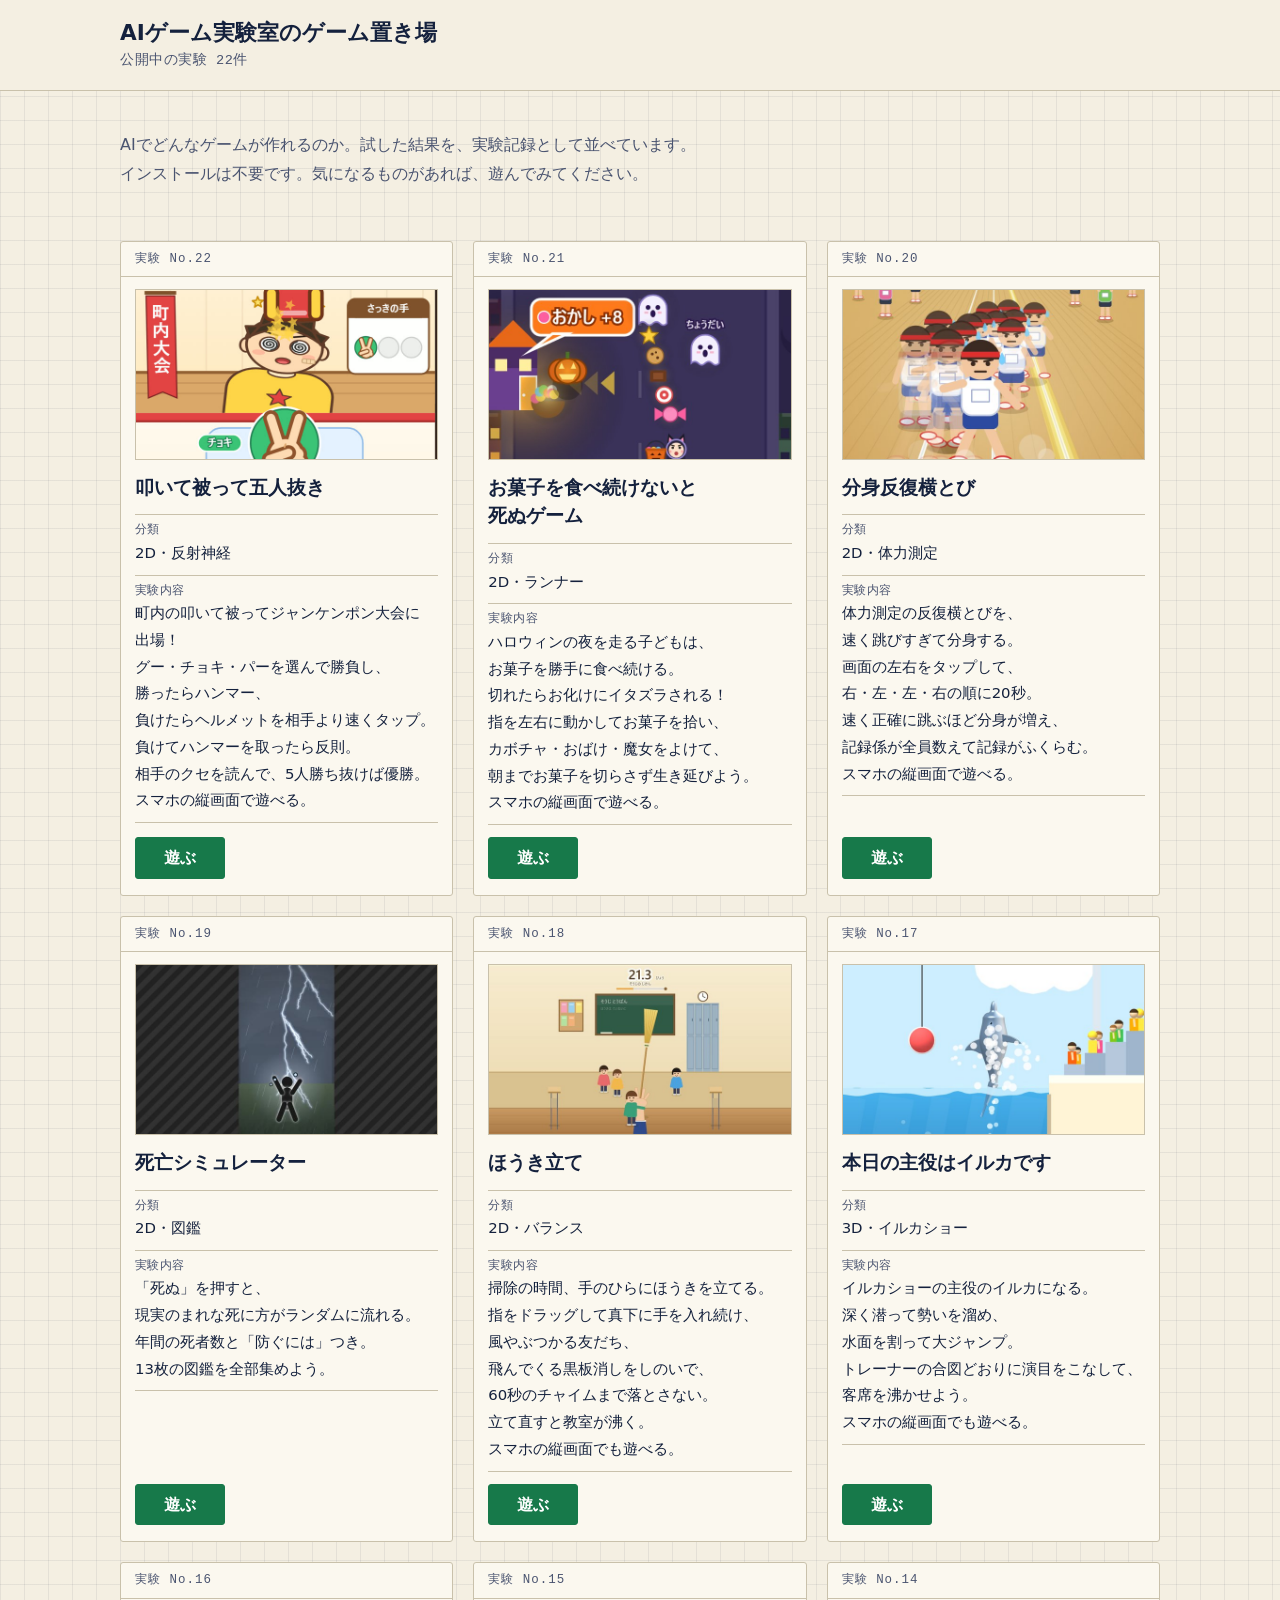
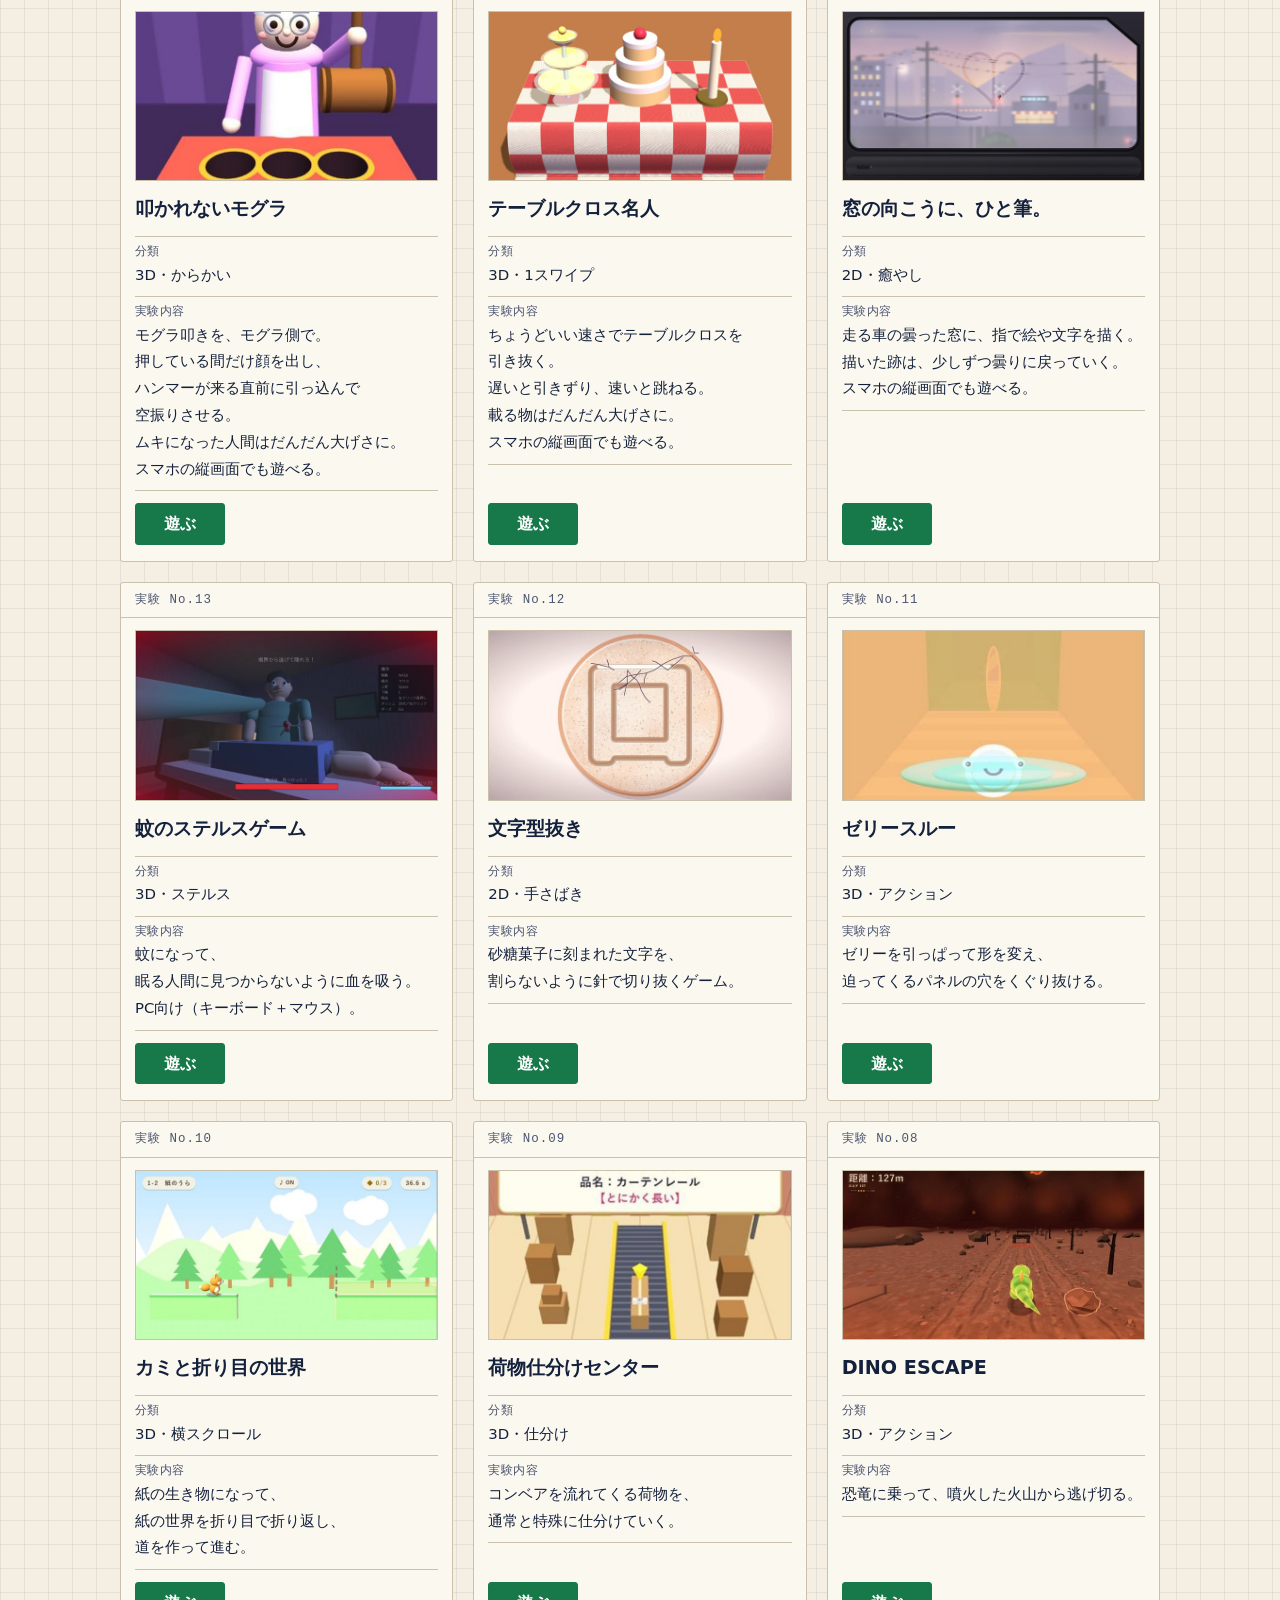
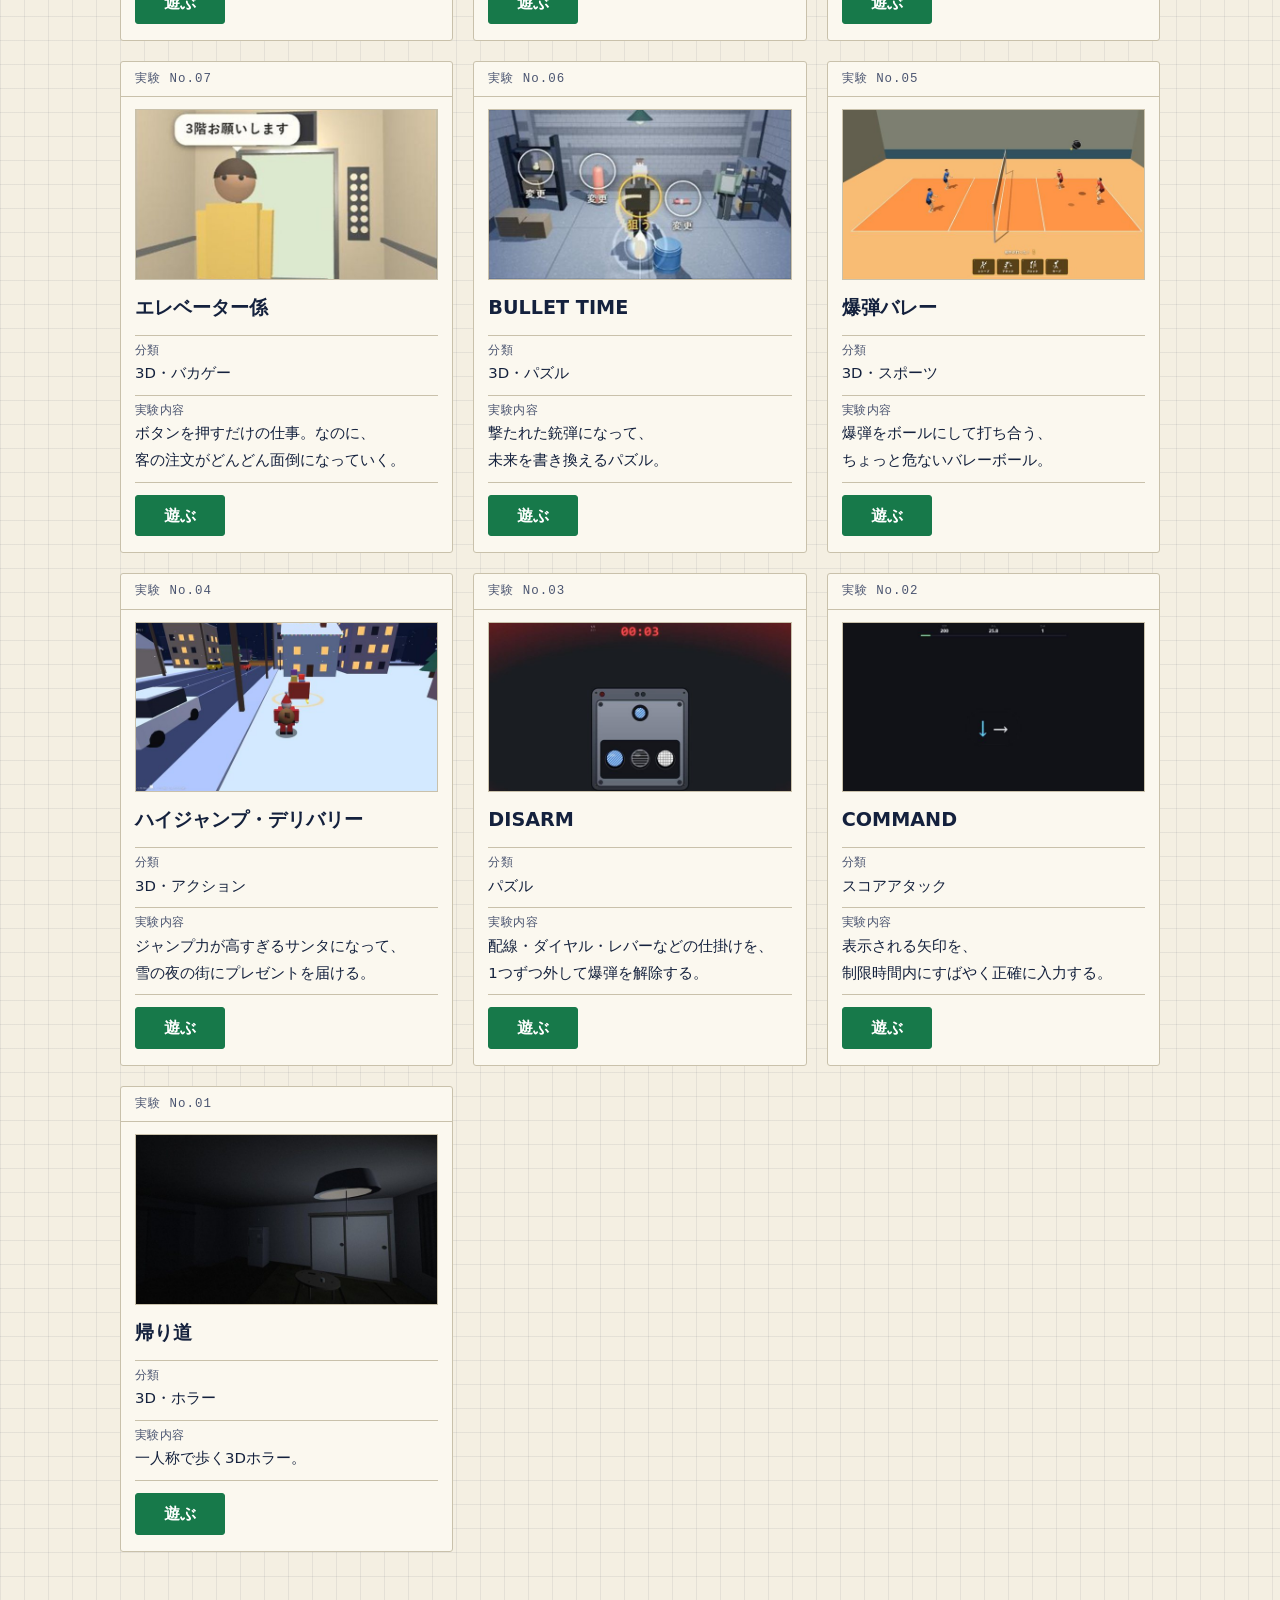
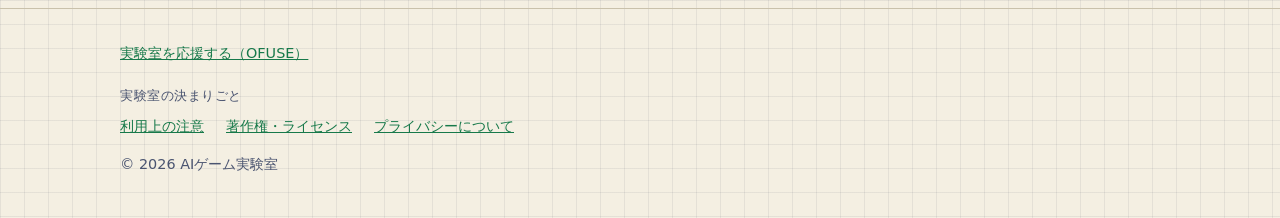
==== commit 1adde4ca: "トップのフッターに OFUSE の応援リンクを追加 Co-Authored-By: Claude Opus 5.5 <noreply@anthropic.com>" ====
--- a/index.html
+++ b/index.html
@@ -23,6 +23,7 @@
 </main>
 <footer class="site-footer">
   <div class="wrap">
+    <p class="support"><a href="https://ofuse.me/a86c2909" target="_blank" rel="noopener">実験室を応援する（OFUSE）</a></p>
     <p class="footer-head">実験室の決まりごと</p>
     <ul class="footer-links">
       <li><a href="terms.html">利用上の注意</a></li>
--- a/style.css
+++ b/style.css
@@ -60,6 +60,8 @@
 .footer-links { display: flex; flex-wrap: wrap; gap: 6px 22px; margin: 0 0 12px; padding: 0; list-style: none; }
 .footer-links a { white-space: nowrap; }
 .copy { margin: 0; }
+.support { margin: 0 0 18px; }
+.support a { white-space: nowrap; }
 
 /* トップ */
 .intro { padding: 40px 0 24px; }
